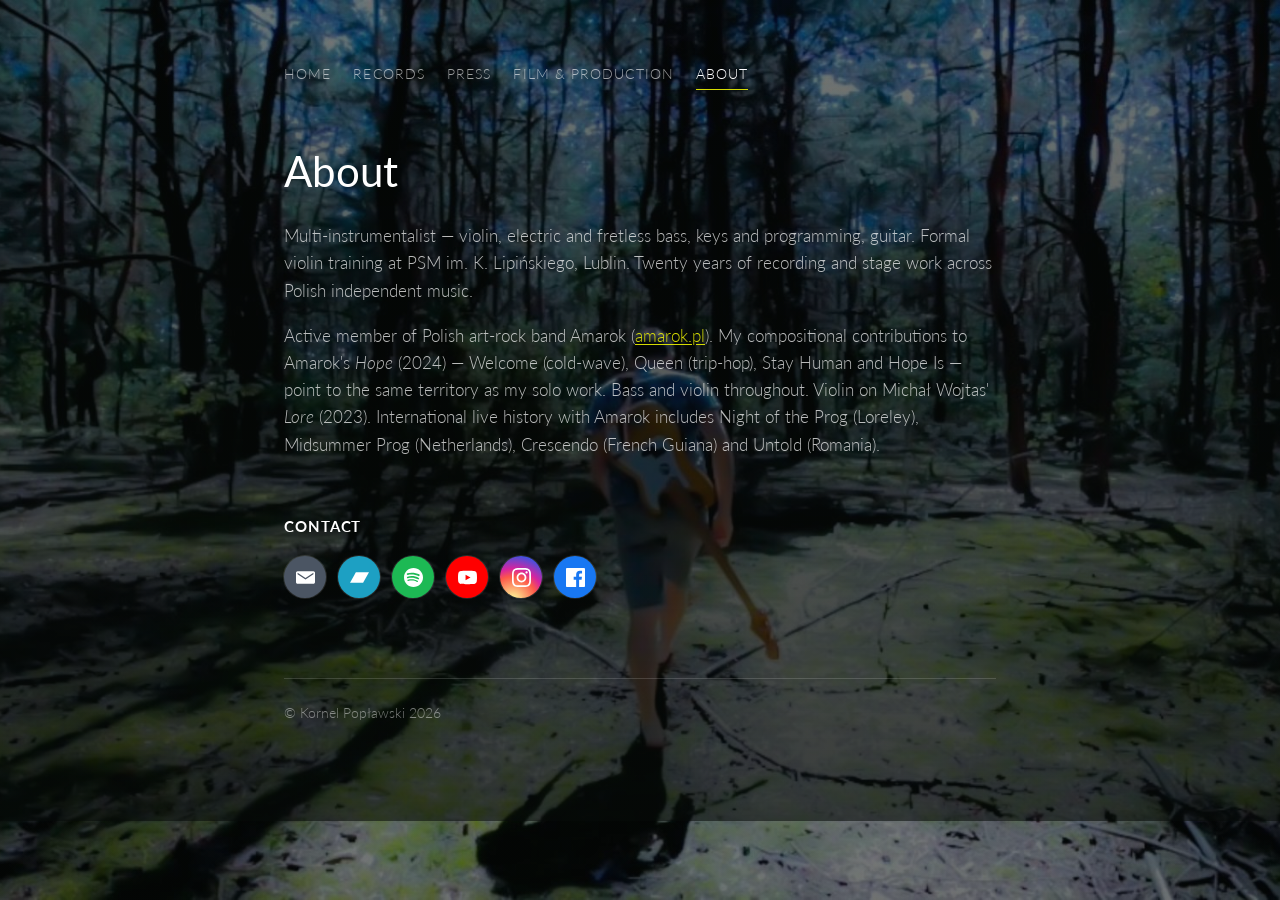
==== about/index.html @ 08d37d32 "Create index.html" ====
<!doctype html>
<html lang="en">
<head>
<meta charset="utf-8">
<meta name="viewport" content="width=device-width, initial-scale=1">
<title>About | Kornel Popławski</title>
<meta name="description" content="About Kornel Popławski — multi-instrumentalist, composer, producer.">
  <link rel="icon" href="/favicon.ico" sizes="any">
  <link rel="icon" type="image/png" href="/favicon-16x16.png" sizes="16x16">
  <link rel="icon" type="image/png" href="/favicon-32x32.png" sizes="32x32">
  <link rel="icon" type="image/png" href="/favicon-48x48.png" sizes="48x48">
  <link rel="apple-touch-icon" href="/apple-touch-icon.png">
  <link rel="icon" type="image/png" sizes="192x192" href="/icon-192.png">
  <link rel="icon" type="image/png" sizes="512x512" href="/icon-512.png">
<link rel="preconnect" href="https://fonts.googleapis.com">
<link rel="preconnect" href="https://fonts.gstatic.com" crossorigin>
<link href="https://fonts.googleapis.com/css2?family=Lato:wght@300;400;700&display=swap" rel="stylesheet">
<link rel="stylesheet" href="/style.css">
</head>
<body>
<div class="wrap">

  <nav class="top">
    <a href="/">Home</a>
    <a href="/records/">Records</a>
    <a href="/press/">Press</a>
    <a href="/work/">Film &amp; Production</a>
    <a href="/about/" class="on">About</a>
  </nav>

  <h1>About</h1>

  <p>Multi-instrumentalist — violin, electric and fretless bass, keys and programming, guitar. Formal violin training at PSM im. K. Lipińskiego, Lublin. Twenty years of recording and stage work across Polish independent music.</p>
  <p>Active member of Polish art-rock band Amarok (<a href="https://amarok.pl" target="_blank" rel="noopener">amarok.pl</a>). My compositional contributions to Amarok's <i>Hope</i> (2024) — Welcome (cold-wave), Queen (trip-hop), Stay Human and Hope Is — point to the same territory as my solo work. Bass and violin throughout. Violin on Michał Wojtas' <i>Lore</i> (2023). International live history with Amarok includes Night of the Prog (Loreley), Midsummer Prog (Netherlands), Crescendo (French Guiana) and Untold (Romania).</p>

  <h2>Contact</h2>
  <div class="socials">
    <a class="social-link sl-mail" href="mailto:kornel@kornelpoplawski.com" title="Email" aria-label="Email">
      <svg viewBox="0 0 24 24"><path d="M22 4H2C.9 4 0 4.9 0 6v12c0 1.1.9 2 2 2h20c1.1 0 2-.9 2-2V6c0-1.1-.9-2-2-2zm0 4-10 6.5L2 8V6l10 6.5L22 6v2z"/></svg>
    </a>
    <a class="social-link sl-bandcamp" href="https://kornelpoplawski.bandcamp.com/" target="_blank" rel="noopener" title="Bandcamp" aria-label="Bandcamp">
      <svg viewBox="0 0 24 24"><path d="M0 18.75l7.437-13.5H24l-7.437 13.5H0z"/></svg>
    </a>
    <a class="social-link sl-spotify" href="https://open.spotify.com/artist/0meirUqbJX9fbuhcNU2l2i" target="_blank" rel="noopener" title="Spotify" aria-label="Spotify">
      <svg viewBox="0 0 24 24"><path d="M11.999 0C5.373 0 0 5.372 0 12c0 6.629 5.373 12 11.999 12C18.628 24 24 18.629 24 12c0-6.628-5.372-12-12.001-12zm5.505 17.297c-.229.375-.717.494-1.09.264-2.985-1.826-6.744-2.238-11.174-1.226-.428.098-.856-.169-.955-.598-.098-.428.171-.856.599-.955 4.844-1.108 9.001-.631 12.353 1.427.372.229.492.717.267 1.088zm1.469-3.267c-.286.469-.899.618-1.367.331-3.421-2.104-8.639-2.716-12.685-1.486-.526.16-1.081-.135-1.24-.66-.159-.526.135-1.08.661-1.24 4.623-1.403 10.371-.723 14.301 1.688.469.287.618.9.33 1.367zm.126-3.404C14.622 8.048 8.163 7.874 5.008 8.821c-.634.19-1.303-.164-1.493-.796-.19-.634.164-1.302.797-1.493 3.712-1.126 11.043-.919 14.87 1.474.575.354.756 1.108.401 1.68-.354.573-1.108.756-1.68.401z"/></svg>
    </a>
    <a class="social-link sl-youtube" href="https://www.youtube.com/@KornelPoplawski" target="_blank" rel="noopener" title="YouTube" aria-label="YouTube">
      <svg viewBox="0 0 24 24"><path d="M23.498 6.186a3.016 3.016 0 0 0-2.122-2.136C19.505 3.545 12 3.545 12 3.545s-7.505 0-9.377.505A3.017 3.017 0 0 0 .502 6.186C0 8.07 0 12 0 12s0 3.93.502 5.814a3.016 3.016 0 0 0 2.122 2.136c1.871.505 9.376.505 9.376.505s7.505 0 9.377-.505a3.015 3.015 0 0 0 2.122-2.136C24 15.93 24 12 24 12s0-3.93-.502-5.814zM9.545 15.568V8.432L15.818 12l-6.273 3.568z"/></svg>
    </a>
    <a class="social-link sl-instagram" href="https://www.instagram.com/kornel_poplawski_music/" target="_blank" rel="noopener" title="Instagram" aria-label="Instagram">
      <svg viewBox="0 0 24 24"><path d="M12 0C8.74 0 8.333.014 7.053.072 5.775.13 4.905.333 4.14.63c-.789.306-1.459.717-2.126 1.384S.935 3.35.63 4.14C.333 4.905.131 5.775.072 7.053.014 8.333 0 8.74 0 12s.014 3.667.072 4.947c.058 1.277.261 2.148.558 2.913.306.788.717 1.459 1.384 2.126.667.666 1.336 1.079 2.126 1.384.766.296 1.636.499 2.913.558C8.333 23.986 8.74 24 12 24s3.667-.014 4.947-.072c1.277-.058 2.148-.261 2.913-.558.788-.306 1.459-.718 2.126-1.384.666-.667 1.079-1.335 1.384-2.126.296-.765.499-1.636.558-2.913.058-1.28.072-1.687.072-4.947s-.014-3.667-.072-4.947c-.058-1.277-.261-2.149-.558-2.913-.306-.789-.718-1.459-1.384-2.126C21.319 1.347 20.651.935 19.86.63c-.765-.297-1.636-.5-2.913-.558C15.667.014 15.26 0 12 0zm0 2.16c3.203 0 3.585.016 4.85.071 1.17.055 1.805.249 2.227.415.562.217.96.477 1.382.896.419.42.679.819.896 1.381.164.422.36 1.057.413 2.227.057 1.266.07 1.646.07 4.85s-.015 3.585-.074 4.85c-.061 1.17-.256 1.805-.421 2.227-.224.562-.479.96-.899 1.382-.419.419-.824.679-1.38.896-.42.164-1.065.36-2.235.413-1.274.057-1.649.07-4.859.07-3.211 0-3.586-.015-4.859-.074-1.171-.061-1.816-.256-2.236-.421-.569-.224-.96-.479-1.379-.899-.421-.419-.69-.824-.9-1.38-.165-.42-.359-1.065-.42-2.235-.045-1.26-.061-1.649-.061-4.844 0-3.196.016-3.586.061-4.861.061-1.17.255-1.814.42-2.234.21-.57.479-.96.9-1.381.419-.419.81-.689 1.379-.898.42-.166 1.051-.361 2.221-.421 1.275-.045 1.65-.06 4.859-.06zm0 3.678c-3.405 0-6.162 2.76-6.162 6.162 0 3.405 2.76 6.162 6.162 6.162 3.405 0 6.162-2.76 6.162-6.162 0-3.405-2.76-6.162-6.162-6.162zm0 10.162c-2.209 0-4-1.79-4-4 0-2.209 1.79-4 4-4 2.209 0 4 1.79 4 4 0 2.209-1.79 4-4 4zm7.846-10.405c0 .796-.646 1.44-1.44 1.44-.795 0-1.44-.644-1.44-1.44 0-.795.646-1.439 1.44-1.439.793 0 1.44.644 1.44 1.439z"/></svg>
    </a>
    <a class="social-link sl-facebook" href="https://www.facebook.com/kornelpoplawski2022" target="_blank" rel="noopener" title="Facebook" aria-label="Facebook">
      <svg viewBox="0 0 24 24"><path d="M22.675 0h-21.35c-.732 0-1.325.593-1.325 1.325v21.351c0 .731.593 1.324 1.325 1.324h11.495v-9.294h-3.128v-3.622h3.128v-2.671c0-3.1 1.893-4.788 4.659-4.788 1.325 0 2.463.099 2.795.143v3.24l-1.918.001c-1.504 0-1.795.715-1.795 1.763v2.313h3.587l-.467 3.622h-3.12v9.293h6.116c.73 0 1.323-.593 1.323-1.325v-21.35c0-.732-.593-1.325-1.325-1.325z"/></svg>
    </a>
  </div>

  <footer>
    © Kornel Popławski 2026
  </footer>

</div>
</body>
</html>
---- style.css ----
:root{
  --bg:#0e1410;
  --text:rgba(255,255,255,0.72);
  --text-strong:#ffffff;
  --accent:rgba(250,255,0,0.85);
  --max:760px;
}
*{box-sizing:border-box;}
html,body{margin:0;padding:0;}
body{
  background:
    linear-gradient(180deg, rgba(6,10,8,0.55), rgba(6,10,8,0.8)),
    url('hero.jpg') center top / cover no-repeat fixed,
    #0e1410;
  color:var(--text);
  font-family:'Lato', sans-serif;
  font-weight:300;
  line-height:1.6;
  font-size:17px;
}
.wrap{max-width:var(--max); margin:0 auto; padding:64px 24px 96px;}
.avatar{
  width:110px; height:110px; border-radius:50%;
  object-fit:cover;
  border:1px solid rgba(255,255,255,0.25);
  margin-bottom:28px;
  display:block;
}
h1{
  font-weight:400; font-size:2.6rem; color:var(--text-strong);
  margin:0 0 18px;
}
h2{
  font-weight:700; letter-spacing:0.06em; text-transform:uppercase;
  font-size:0.95rem; color:var(--text-strong);
  margin:56px 0 18px;
}
.tagline{color:var(--text-strong); opacity:0.9; margin-bottom:22px;}
p{margin:0 0 18px;}
a{color:var(--accent); text-decoration:underline; text-underline-offset:2px;}
a:hover{opacity:0.85;}
.release{margin-bottom:26px;}
.release b{color:var(--text-strong); font-weight:700;}
ul.plain{list-style:none; padding:0; margin:0;}
ul.plain li{margin-bottom:8px;}
.socials{display:flex; flex-wrap:wrap; gap:12px; margin-top:8px;}
.social-link{
  width:42px; height:42px; border-radius:50%;
  display:flex; align-items:center; justify-content:center;
  color:#fff;
  text-decoration:none;
  box-shadow:0 0 0 1px rgba(255,255,255,0.12);
  transition:transform .15s ease, box-shadow .15s ease, opacity .15s ease;
}
.social-link svg{width:19px; height:19px; fill:currentColor; display:block;}
.social-link:hover{
  transform:translateY(-2px);
  box-shadow:0 0 0 1px rgba(255,255,255,0.35);
  opacity:0.92;
}
.sl-mail{background:#4b5563;}
.sl-bandcamp{background:#1da0c3;}
.sl-spotify{background:#1db954;}
.sl-youtube{background:#ff0000;}
.sl-instagram{background:radial-gradient(circle at 30% 107%, #fdf497 0%, #fdf497 5%, #fd5949 45%, #d6249f 60%, #285aeb 90%);}
.sl-facebook{background:#1877f2;}
.list-form{display:flex; flex-wrap:wrap; gap:10px; margin:6px 0 14px;}
.list-form input[type=email]{flex:1 1 240px; padding:11px 14px; font:inherit; font-size:1rem; color:#fff; background:rgba(255,255,255,0.06); border:1px solid rgba(255,255,255,0.25); border-radius:4px;}
.list-form input[type=email]::placeholder{color:rgba(255,255,255,0.45);}
.list-form button{padding:11px 20px; font:inherit; font-weight:700; font-size:0.9rem; letter-spacing:0.04em; color:#0e1410; background:var(--accent); border:0; border-radius:4px; cursor:pointer;}
.list-form button:hover{opacity:0.88;}
.list-note{font-size:0.85rem; color:rgba(255,255,255,0.5);}
.list-thanks{display:none; color:var(--text-strong);}
#list:target .list-thanks{display:block;}
footer{
  margin-top:80px; padding-top:24px;
  border-top:1px solid rgba(255,255,255,0.15);
  font-size:0.85rem; color:rgba(255,255,255,0.45);
}
footer a{color:rgba(255,255,255,0.55);}
nav.top{display:flex; flex-wrap:wrap; gap:6px 22px; margin:0 0 48px; font-size:0.85rem; letter-spacing:0.08em; text-transform:uppercase;}
nav.top a{color:rgba(255,255,255,0.6); text-decoration:none; padding-bottom:3px; border-bottom:1px solid transparent;}
nav.top a:hover{color:#fff; opacity:1;}
nav.top a.on{color:var(--text-strong); border-bottom-color:var(--accent);}
.credits{list-style:none; padding:0; margin:0 0 18px;}
.credits li{margin-bottom:10px;}
.credits .yr{display:inline-block; min-width:3.2em; color:rgba(255,255,255,0.45);}
.credits b{color:var(--text-strong); font-weight:400;}
.muted{color:rgba(255,255,255,0.5); font-size:0.9rem;}
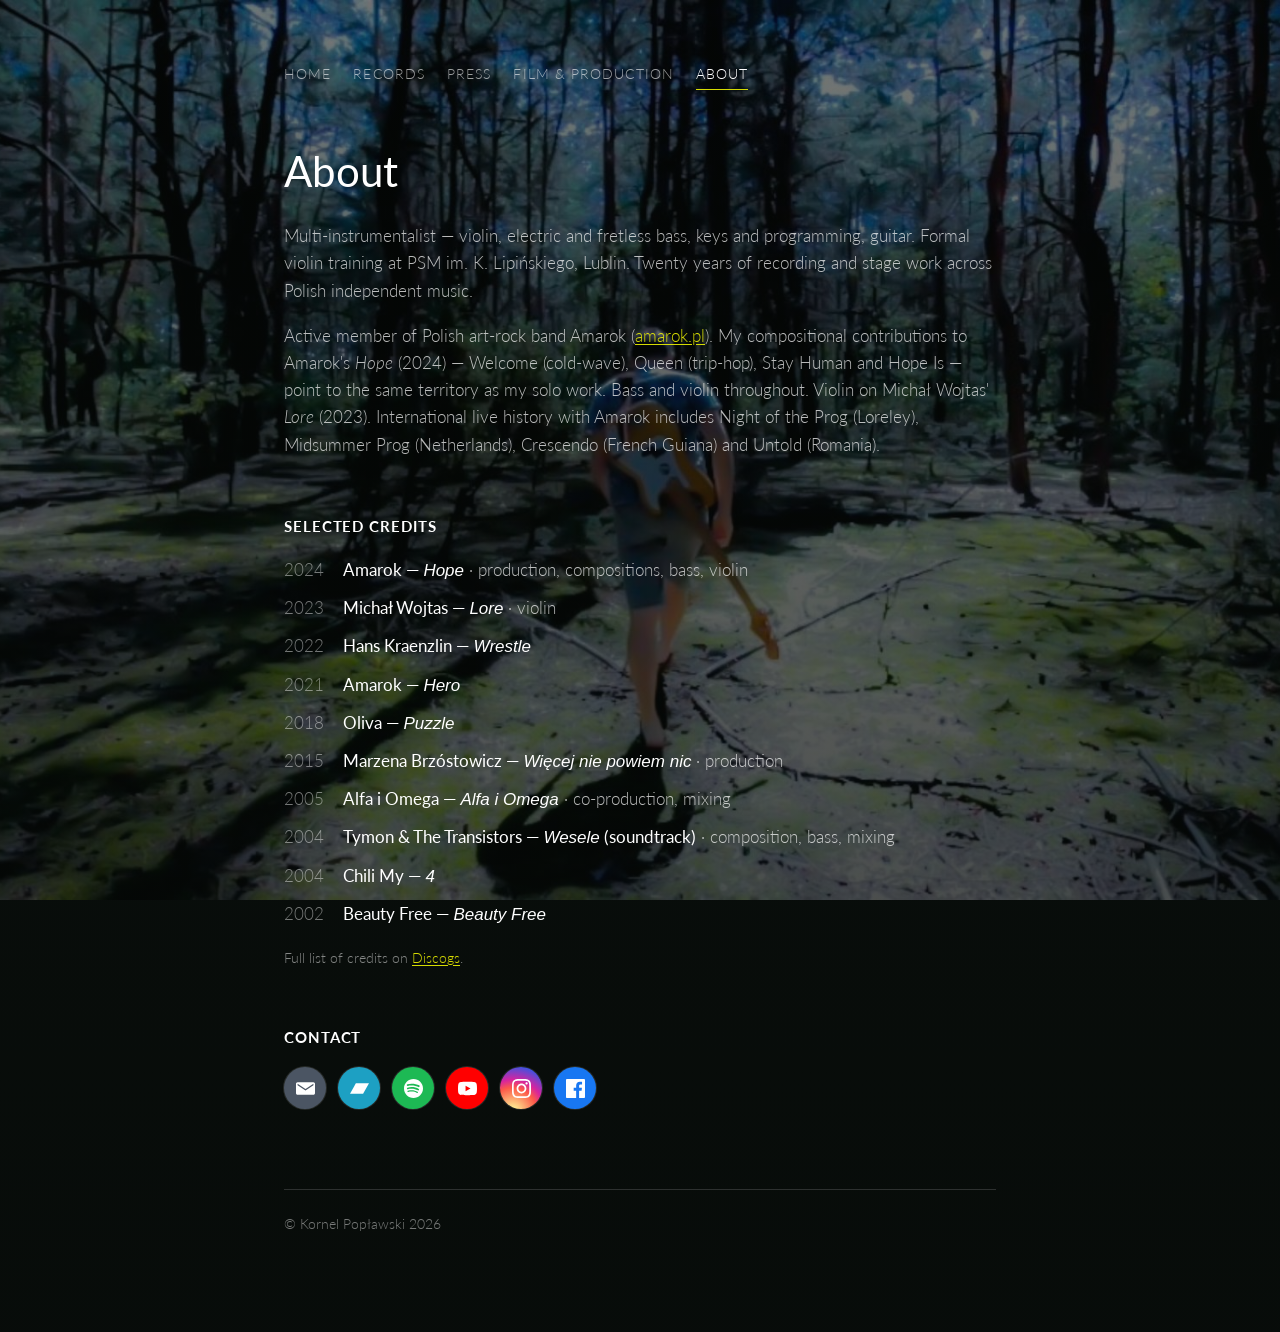
==== commit 91395f92: "Move Selected credits section to About page" ====
--- a/about/index.html
+++ b/about/index.html
@@ -33,6 +33,21 @@
   <p>Multi-instrumentalist — violin, electric and fretless bass, keys and programming, guitar. Formal violin training at PSM im. K. Lipińskiego, Lublin. Twenty years of recording and stage work across Polish independent music.</p>
   <p>Active member of Polish art-rock band Amarok (<a href="https://amarok.pl" target="_blank" rel="noopener">amarok.pl</a>). My compositional contributions to Amarok's <i>Hope</i> (2024) — Welcome (cold-wave), Queen (trip-hop), Stay Human and Hope Is — point to the same territory as my solo work. Bass and violin throughout. Violin on Michał Wojtas' <i>Lore</i> (2023). International live history with Amarok includes Night of the Prog (Loreley), Midsummer Prog (Netherlands), Crescendo (French Guiana) and Untold (Romania).</p>
 
+  <h2>Selected credits</h2>
+  <ul class="credits">
+    <li><span class="yr">2024</span> <b>Amarok — <i>Hope</i></b> · production, compositions, bass, violin</li>
+    <li><span class="yr">2023</span> <b>Michał Wojtas — <i>Lore</i></b> · violin</li>
+    <li><span class="yr">2022</span> <b>Hans Kraenzlin — <i>Wrestle</i></b></li>
+    <li><span class="yr">2021</span> <b>Amarok — <i>Hero</i></b></li>
+    <li><span class="yr">2018</span> <b>Oliva — <i>Puzzle</i></b></li>
+    <li><span class="yr">2015</span> <b>Marzena Brzóstowicz — <i>Więcej nie powiem nic</i></b> · production</li>
+    <li><span class="yr">2005</span> <b>Alfa i Omega — <i>Alfa i Omega</i></b> · co-production, mixing</li>
+    <li><span class="yr">2004</span> <b>Tymon &amp; The Transistors — <i>Wesele</i> (soundtrack)</b> · composition, bass, mixing</li>
+    <li><span class="yr">2004</span> <b>Chili My — <i>4</i></b></li>
+    <li><span class="yr">2002</span> <b>Beauty Free — <i>Beauty Free</i></b></li>
+  </ul>
+  <p class="muted">Full list of credits on <a href="https://www.discogs.com/artist/2904594" target="_blank" rel="noopener">Discogs</a>.</p>
+
   <h2>Contact</h2>
   <div class="socials">
     <a class="social-link sl-mail" href="mailto:kornel@kornelpoplawski.com" title="Email" aria-label="Email">
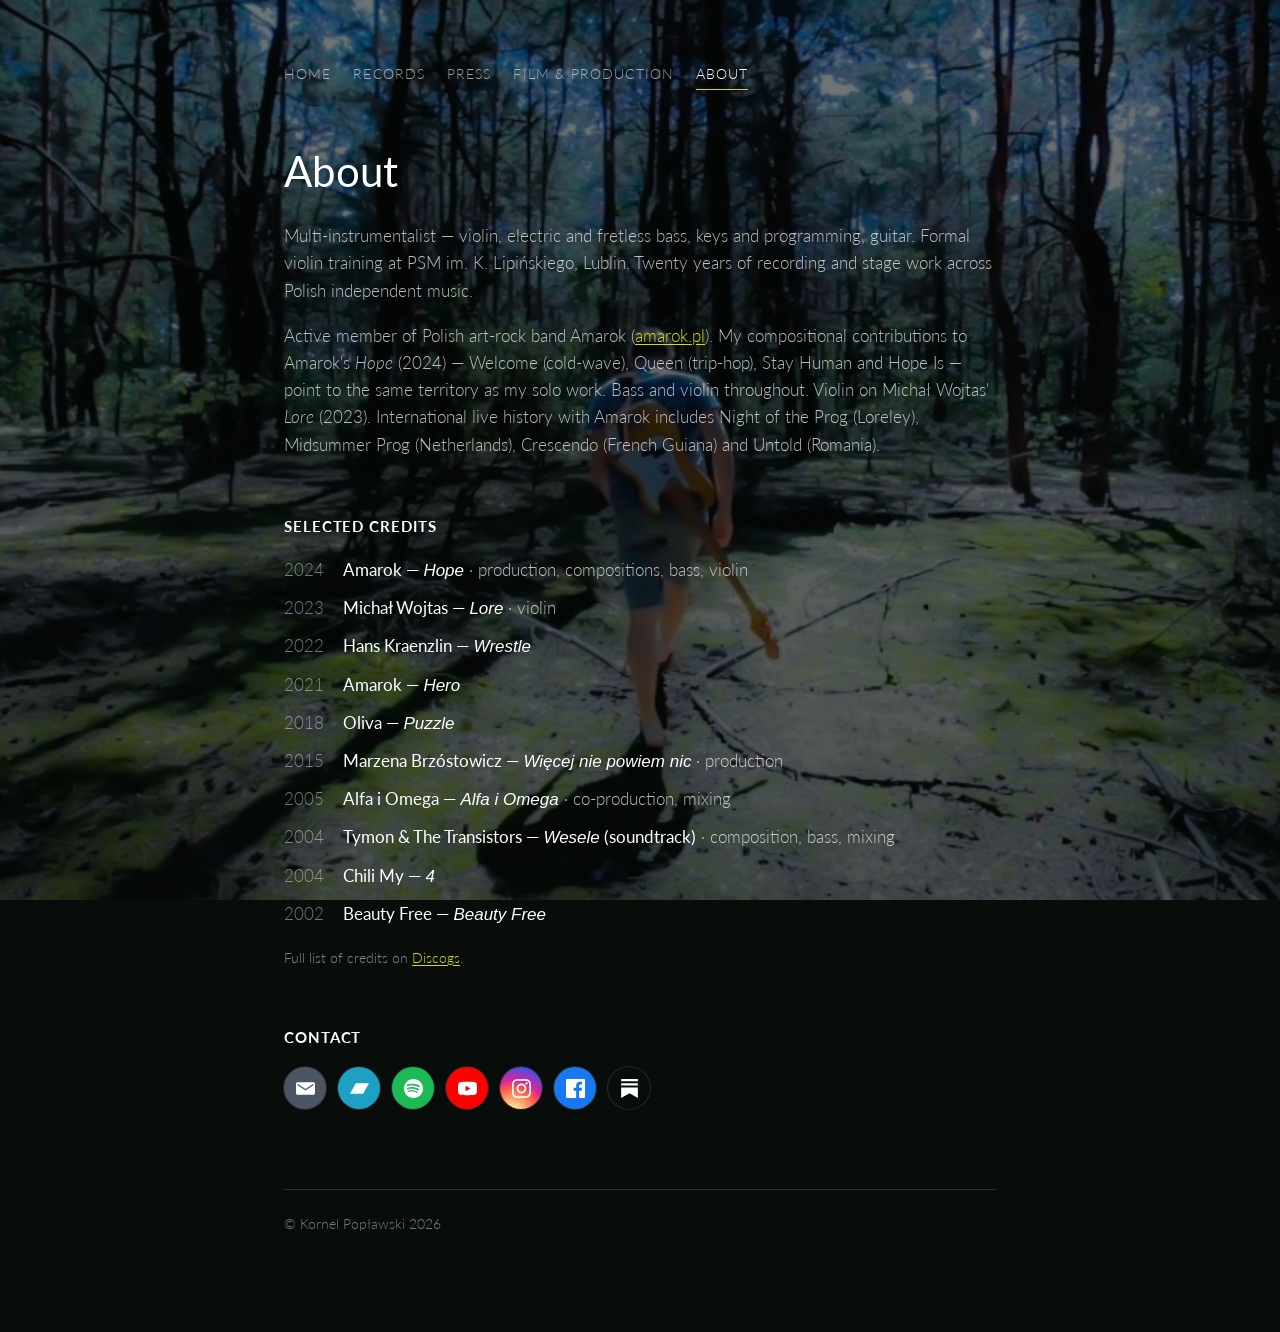
==== commit f424583c: "Update index.html" ====
--- a/about/index.html
+++ b/about/index.html
@@ -68,6 +68,9 @@
     <a class="social-link sl-facebook" href="https://www.facebook.com/kornelpoplawski2022" target="_blank" rel="noopener" title="Facebook" aria-label="Facebook">
       <svg viewBox="0 0 24 24"><path d="M22.675 0h-21.35c-.732 0-1.325.593-1.325 1.325v21.351c0 .731.593 1.324 1.325 1.324h11.495v-9.294h-3.128v-3.622h3.128v-2.671c0-3.1 1.893-4.788 4.659-4.788 1.325 0 2.463.099 2.795.143v3.24l-1.918.001c-1.504 0-1.795.715-1.795 1.763v2.313h3.587l-.467 3.622h-3.12v9.293h6.116c.73 0 1.323-.593 1.323-1.325v-21.35c0-.732-.593-1.325-1.325-1.325z"/></svg>
     </a>
+    <a class="social-link sl-substack" href="https://kornelpoplawskimusic.substack.com/" target="_blank" rel="noopener" title="Substack" aria-label="Substack">
+      <svg viewBox="0 0 24 24"><path d="M22.539 8.242H1.46V5.406h21.08v2.836zM1.46 10.812V24L12 18.11 22.54 24V10.812H1.46zM22.54 0H1.46v2.836h21.08V0z"/></svg>
+    </a>
   </div>
 
   <footer>
